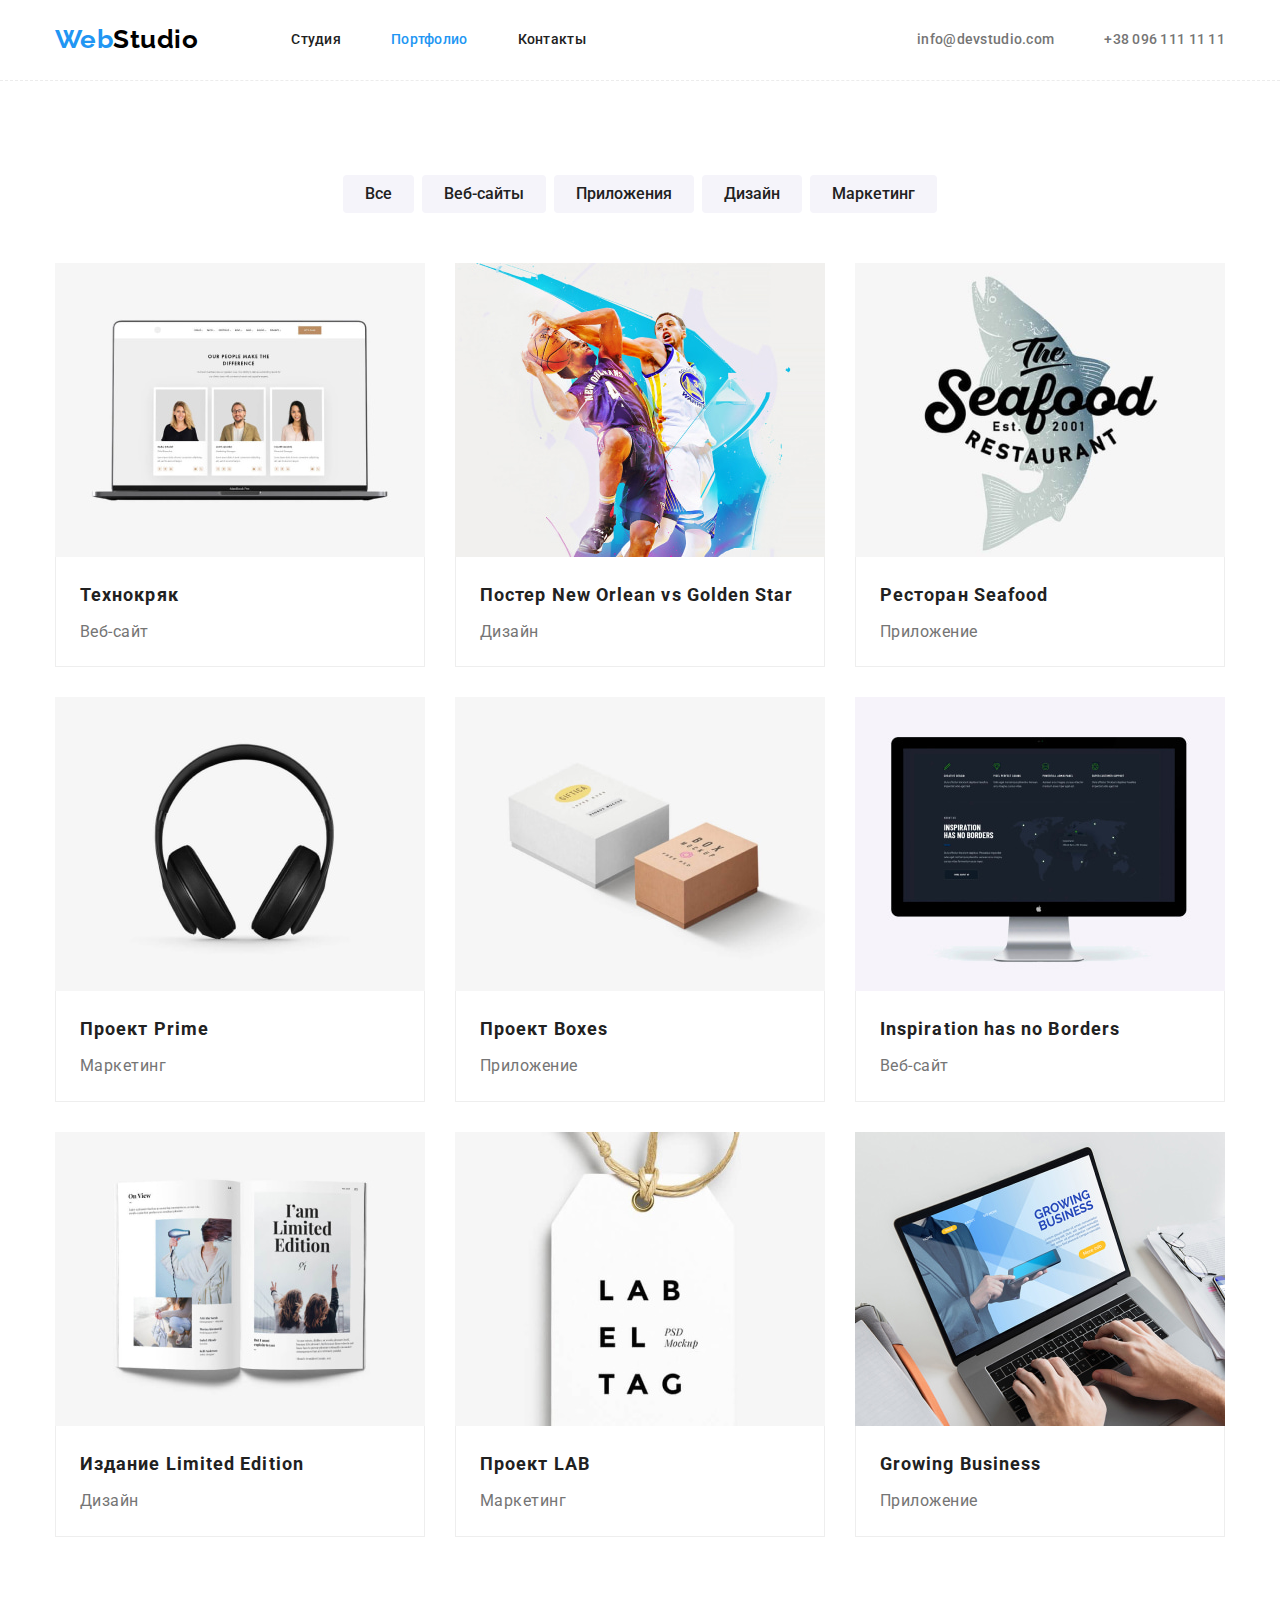
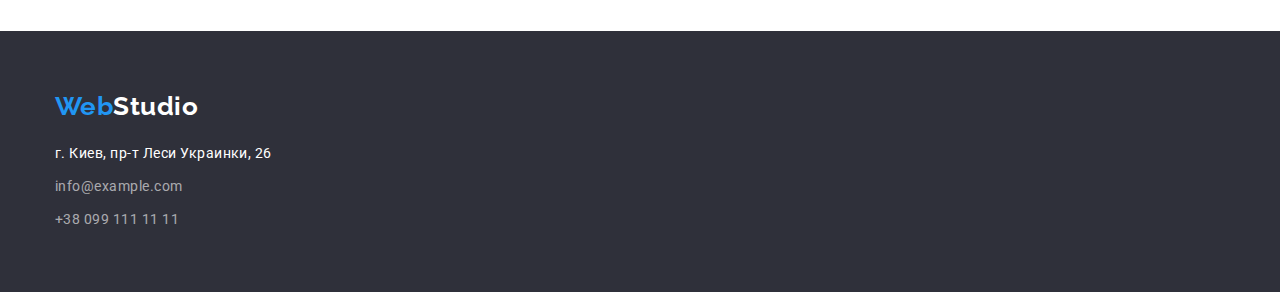
==== portfolio.html @ 063bf659 "Initial commit" ====
<!DOCTYPE html>
<html lang="ru">

<head>
    <meta charset="UTF-8">
    <meta http-equiv="X-UA-Compatible" content="IE=edge">
    <meta name="viewport" content="width=device-width, initial-scale=1.0">
    <title>Home work</title>
    <link rel="preconnect" href="https://fonts.googleapis.com">
    <link rel="preconnect" href="https://fonts.gstatic.com" crossorigin>
    <link href="https://fonts.googleapis.com/css2?family=Raleway:wght@700&family=Roboto:wght@400;500;700;900&display=swap"
        rel="stylesheet">
    <link rel="stylesheet" href="https://cdn.jsdelivr.net/npm/modern-normalize@1.1.0/modern-normalize.min.css">
        
    <link rel="stylesheet" href="./css/styles.css">
</head>

<body>
    <header class="header">
        <div class="container header-container">
            <a class="logo link" href="./index.html">Web<span class="logo-primary">Studio</span></a>
            <nav>
                <ul class="nav-list list">
                    <li class="nav-item"><a class="nav-link link" href="./index.html">Студия</a></li>
                    <li class="nav-item"><a class="nav-link current link" href="./portfolio.html">Портфолио</a></li>
                    <li class="nav-item"><a class="nav-link link" href="">Контакты</a></li>
                </ul>
            </nav>
            <ul class="header-contact-list list">
                <li class="header-contact-item"><a class="header-contact link"
                        href="mailto:info@devstudio.com">info@devstudio.com</a></li>
                <li class="header-contact-item"><a class="header-contact link" href="tel:+380961111111">+38 096 111 11
                        11</a></li>
            </ul>
        </div>
    </header>
    <main>
        <section class="section">
            <div class="container">
                <h1 class="visually-hidden">Портфолио</h1>
                <ul class="filter-list list">
                    <li class="filter-list-item"><button class="filter-item" type="button">Все</button></li>
                    <li class="filter-list-item"><button class="filter-item" type="button">Веб-сайты</button></li>
                    <li class="filter-list-item"><button class="filter-item" type="button">Приложения</button></li>
                    <li class="filter-list-item"><button class="filter-item" type="button">Дизайн</button></li>
                    <li class="filter-list-item"><button class="filter-item" type="button">Маркетинг</button></li>
                </ul>
                <ul class="works-list list">
                    <li class="works-item">
                        <a class="link" href="">
                            <img src="./images/project-img-1.jpg" alt="Ноутбук" width="370">
                            <div class="card-wrapper">
                                <h2 class="card-title">Технокряк</h2>
                                <p class="card-description">Веб-сайт</p>
                            </div>
                        </a>
                
                    </li>
                    <li class="works-item">
                        <a class="link" href="">
                            <img src="./images/project-img-2.jpg" alt="Постер" width="370">
                            <div class="card-wrapper">
                                <h2 class="card-title">Постер New Orlean vs Golden Star</h2>
                                <p class="card-description">Дизайн</p>
                            </div>
                        </a>
                    </li>
                    <li class="works-item">
                        <a class="link" href="">
                            <img src="./images/project-img-3.jpg" alt="Логотип ресторана" width="370">
                            <div class="card-wrapper">
                                <h2 class="card-title">Ресторан Seafood</h2>
                                <p class="card-description">Приложение</p>
                            </div>
                        </a>
                    </li>
                    <li class="works-item">
                        <a class="link" href="">
                            <img class="works-img" src="./images/project-img-4.jpg" alt="Наушники" width="370">
                            <div class="card-wrapper">
                                <h2 class="card-title">Проект Prime</h2>
                                <p class="card-description">Маркетинг</p>
                            </div>
                        </a>
                
                    </li>
                    <li class="works-item">
                        <a class="link" href="">
                            <img src="./images/project-img-5.jpg" alt="Коробки" width="370">
                            <div class="card-wrapper">
                                <h2 class="card-title">Проект Boxes</h2>
                                <p class="card-description">Приложение</p>
                            </div>
                        </a>
                
                    </li>
                    <li class="works-item">
                        <a class="link" href="">
                            <img src="./images/project-img-6.jpg" alt="Монитор" width="370">
                            <div class="card-wrapper">
                                <h2 class="card-title">Inspiration has no Borders</h2>
                                <p class="card-description">Веб-сайт</p>
                            </div>
                        </a>
                    </li>
                    <li class="works-item">
                        <a class="link" href="">
                            <img src="./images/project-img-7.jpg" alt="Журнал" width="370">
                            <div class="card-wrapper">
                                <h2 class="card-title">Издание Limited Edition</h2>
                                <p class="card-description">Дизайн</p>
                            </div>
                        </a>
                    </li>
                    <li class="works-item">
                        <a class="link" href="">
                            <img src="./images/project-img-8.jpg" alt="Ярлык" width="370">
                            <div class="card-wrapper">
                                <h2 class="card-title">Проект LAB</h2>
                                <p class="card-description">Маркетинг</p>
                            </div>
                        </a>
                    </li>
                    <li class="works-item">
                        <a class="link" href="">
                            <img src="./images/project-img-9.jpg" alt="Работа за ноутбуком" width="370">
                            <div class="card-wrapper">
                                <h2 class="card-title">Growing Business</h2>
                                <p class="card-description">Приложение</p>
                            </div>
                        </a>
                    </li>
                </ul>
            </div>
        </section>
    </main>
    <footer class="footer">
        <div class="container">
            <a class="footer-logo link" href="/">Web<span class="logo-secondary">Studio</span></a>
            <address>
                <ul class="list">
                    <li class="footer-contact-item"><a class="adress-link link"
                            href="https://www.google.com.ua/maps/place/%D0%B1%D1%83%D0%BB.+%D0%9B%D0%B5%D1%81%D0%B8+%D0%A3%D0%BA%D1%80%D0%B0%D0%B8%D0%BD%D0%BA%D0%B8,+26,+%D0%9A%D0%B8%D0%B5%D0%B2,+02000/@50.4265841,30.5361971,17z/data=!3m1!4b1!4m5!3m4!1s0x40d4cf0e033ecbe9:0x57a4dffefec77da0!8m2!3d50.4265807!4d30.5383858?hl=ru">г.
                            Киев, пр-т Леси Украинки, 26</a></li>
                    <li class="footer-contact-item"><a class="footer-contact link"
                            href="mailto:info@example.com">info@example.com</a></li>
                    <li class="footer-contact-item"><a class="footer-contact link" href="tel:+380991111111">+38 099 111 11
                            11</a></li>
                </ul>
            </address>
        </div>
    </footer>

</body>

</html>
---- css/styles.css ----
:root {
  --main-bg-color: #ffffff;
  --secondary-bg-color: #2f303a;
  --accent-bg-color: #f5f4fa;
  --main-txt-color: #757575;
  --title-txt-color: #212121;
  --accent-color: #2196f3;
  --secondary-accent-color: #188ce8;
  --accent-black-color: #000000;
  --border-accent-color: #eeeeee;
}

body {
  background-color: var(--main-bg-color);
  color: var(--main-txt-color);
  font-family: Roboto, sans-serif;
  letter-spacing: 0.03em;
}

h1,
h2,
h3,
h4,
h5,
h6,
p {
  margin-top: 0;
  margin-bottom: 0;
}

img {
  display: block;
  max-width: 100%;
  height: auto;
}

.list {
  list-style: none;
  margin-top: 0;
  margin-bottom: 0;
  padding-left: 0;
}

.link {
  text-decoration: none;
}

.section {
  padding-top: 94px;
  padding-bottom: 94px;
}

.container {
  width: 1200px;
  padding-left: 15px;
  padding-right: 15px;
  margin-right: auto;
  margin-left: auto;
}

.header {
  padding-top: 24px;
  padding-bottom: 25px;
  border-bottom-width: 1px;
  border-bottom-style: dashed;
  border-bottom-color: #ececec;
}

.header-container {
  display: flex;
  align-items: center;
}

.logo {
  margin-right: 93px;
  color: var(--accent-color);
  font-family: Raleway;
  font-weight: 700;
  font-size: 26px;
  line-height: 1.19;
}

.logo-primary {
  color: var(--accent-black-color);
}

.logo-secondary {
  color: var(--main-bg-color);
}

.nav-list {
  display: flex;
  align-items: center;
}

.nav-item {
  margin-right: 50px;
}

.nav-item:last-child {
  margin: 0;
}

.nav-link {
  color: var(--title-txt-color);
  font-weight: 500;
  font-size: 14px;
  line-height: 1.14;
  letter-spacing: 0.02em;
}

.nav-link:hover,
.nav-link:focus {
  color: var(--accent-color);
}

.nav-link.current {
  color: var(--accent-color);
}

.header-contact-list {
  display: flex;
  align-items: center;
  margin-left: auto;
}

.header-contact-item {
  margin-right: 50px;
}

.header-contact-item:last-child {
  margin-right: 0;
}

.header-contact {
  color: currentColor;
  font-weight: 500;
  font-size: 14px;
  line-height: 1.14;
  letter-spacing: 0.02em;
}

.header-contact:hover,
.header-contact:focus {
  color: var(--accent-color);
}

.hero {
  padding-top: 200px;
  padding-bottom: 200px;
  background-color: var(--secondary-bg-color);
  text-align: center;
}

.hero-title {
  width: 696px;
  margin-left: auto;
  margin-right: auto;
  margin-bottom: 30px;
  color: var(--main-bg-color);
  font-weight: 900;
  font-size: 44px;
  line-height: 1.36;
  text-align: center;
  letter-spacing: 0.06em;
  text-transform: uppercase;
}

.service-btn {
  padding: 10px 32px;
  border: 0;
  border-radius: 4px;
  min-width: 200px;
  background-color: var(--accent-color);
  color: var(--main-bg-color);
  font-family: inherit;
  font-weight: 700;
  font-size: 16px;
  line-height: 1.87;
  letter-spacing: 0.06em;
  cursor: pointer;
}

.service-btn:hover,
.service-btn:focus {
  background-color: var(--secondary-accent-color);
}

.visually-hidden {
  position: absolute;
  width: 1px;
  height: 1px;
  margin: -1px;
  border: 0;
  padding: 0;
  white-space: nowrap;
  clip-path: inset(100%);
  clip: rect(0 0 0 0);
  overflow: hidden;
}

.features-list {
  display: flex;
}

.features-item {
  margin-right: 30px;
}

.features-item:last-child {
  margin-right: 0;
}

.features-title {
  margin-bottom: 10px;
  color: var(--title-txt-color);
  font-weight: 700;
  font-size: 14px;
  line-height: 1.14;
  text-transform: uppercase;
}

.features-text {
  font-size: 14px;
  line-height: 1.71;
}

.services {
  padding-top: 0;
}

.services-title,
.team-title {
  margin-bottom: 50px;
  color: var(--title-txt-color);
  font-weight: 700;
  font-size: 36px;
  line-height: 1.16;
  text-align: center;
}

.services-list {
  display: flex;
}

.services-item {
  margin-right: 30px;
}

.services-item:last-child {
  margin-right: 0;
}

.team {
  background-color: var(--accent-bg-color);
}

.team-list {
  display: flex;
}
.team-item {
  margin-right: 30px;
  text-align: center;
}

.team-item:last-child {
  margin-right: 0;
}

.team-wrapper {
  padding-top: 30px;
  padding-bottom: 30px;
}

.team-subtitle {
  margin-bottom: 10px;
  color: var(--title-txt-color);
  font-weight: 500;
  font-size: 16px;
  line-height: 1.19;
}

.team-text {
  font-size: 16px;
  line-height: 1.19;
}

.footer {
  padding-top: 60px;
  padding-bottom: 60px;
  background-color: var(--secondary-bg-color);
}

.footer-logo {
  display: block;
  margin-bottom: 20px;
  color: var(--accent-color);
  font-family: Raleway;
  font-weight: 700;
  font-size: 26px;
  line-height: 1.19;
}

.footer-contact-item {
  margin-bottom: 9px;
}

.footer-contact-item:last-child {
  margin-bottom: 0;
}

.adress-link {
  color: #ffffff;
  font-style: normal;
  font-size: 14px;
  line-height: 1.71;
}

.adress-link:hover,
.adress-link:focus {
  color: var(--accent-color);
}

.footer-contact {
  color: rgba(255, 255, 255, 0.6);
  font-style: normal;
  font-size: 14px;
  line-height: 1.71;
}

.footer-contact:hover,
.footer-contact:focus {
  color: var(--accent-color);
}

/* Портфолио */

.filter-list {
  display: flex;
  margin-bottom: 50px;
  justify-content: center;
}

.filter-item {
  padding: 6px 22px;
  border: 0;
  border-radius: 4px;
  background-color: var(--accent-bg-color);
  color: var(--title-txt-color);
  font-family: inherit;
  font-weight: 500;
  font-size: 16px;
  line-height: 1.6;
  text-align: center;
  cursor: pointer;
}

.filter-list-item {
  margin-right: 8px;
}
.filter-list-item:last-child {
  margin-right: 0;
}

.filter-item:hover,
.filter-item:focus {
  background-color: var(--accent-color);
  color: var(--main-bg-color);
}

.works-list {
  display: flex;
  flex-wrap: wrap;
  margin-right: -30px;
  margin-bottom: -30px;
}
.works-item {
  flex-basis: calc((100% - 90px) / 3);
  margin-right: 30px;
  margin-bottom: 30px;
}

.card-wrapper {
  padding: 20px 24px;
  border-right-width: 1px;
  border-right-style: solid;
  border-right-color: var(--border-accent-color);
  border-bottom-width: 1px;
  border-bottom-style: solid;
  border-bottom-color: var(--border-accent-color);
  border-left-width: 1px;
  border-left-style: solid;
  border-left-color: var(--border-accent-color);
}

.card-title {
  margin-bottom: 4px;
  color: var(--title-txt-color);
  font-weight: 700;
  font-size: 18px;
  line-height: 2;
  letter-spacing: 0.06em;
}

.card-description {
  color: var(--main-txt-color);
  font-size: 16px;
  line-height: 1.87;
}
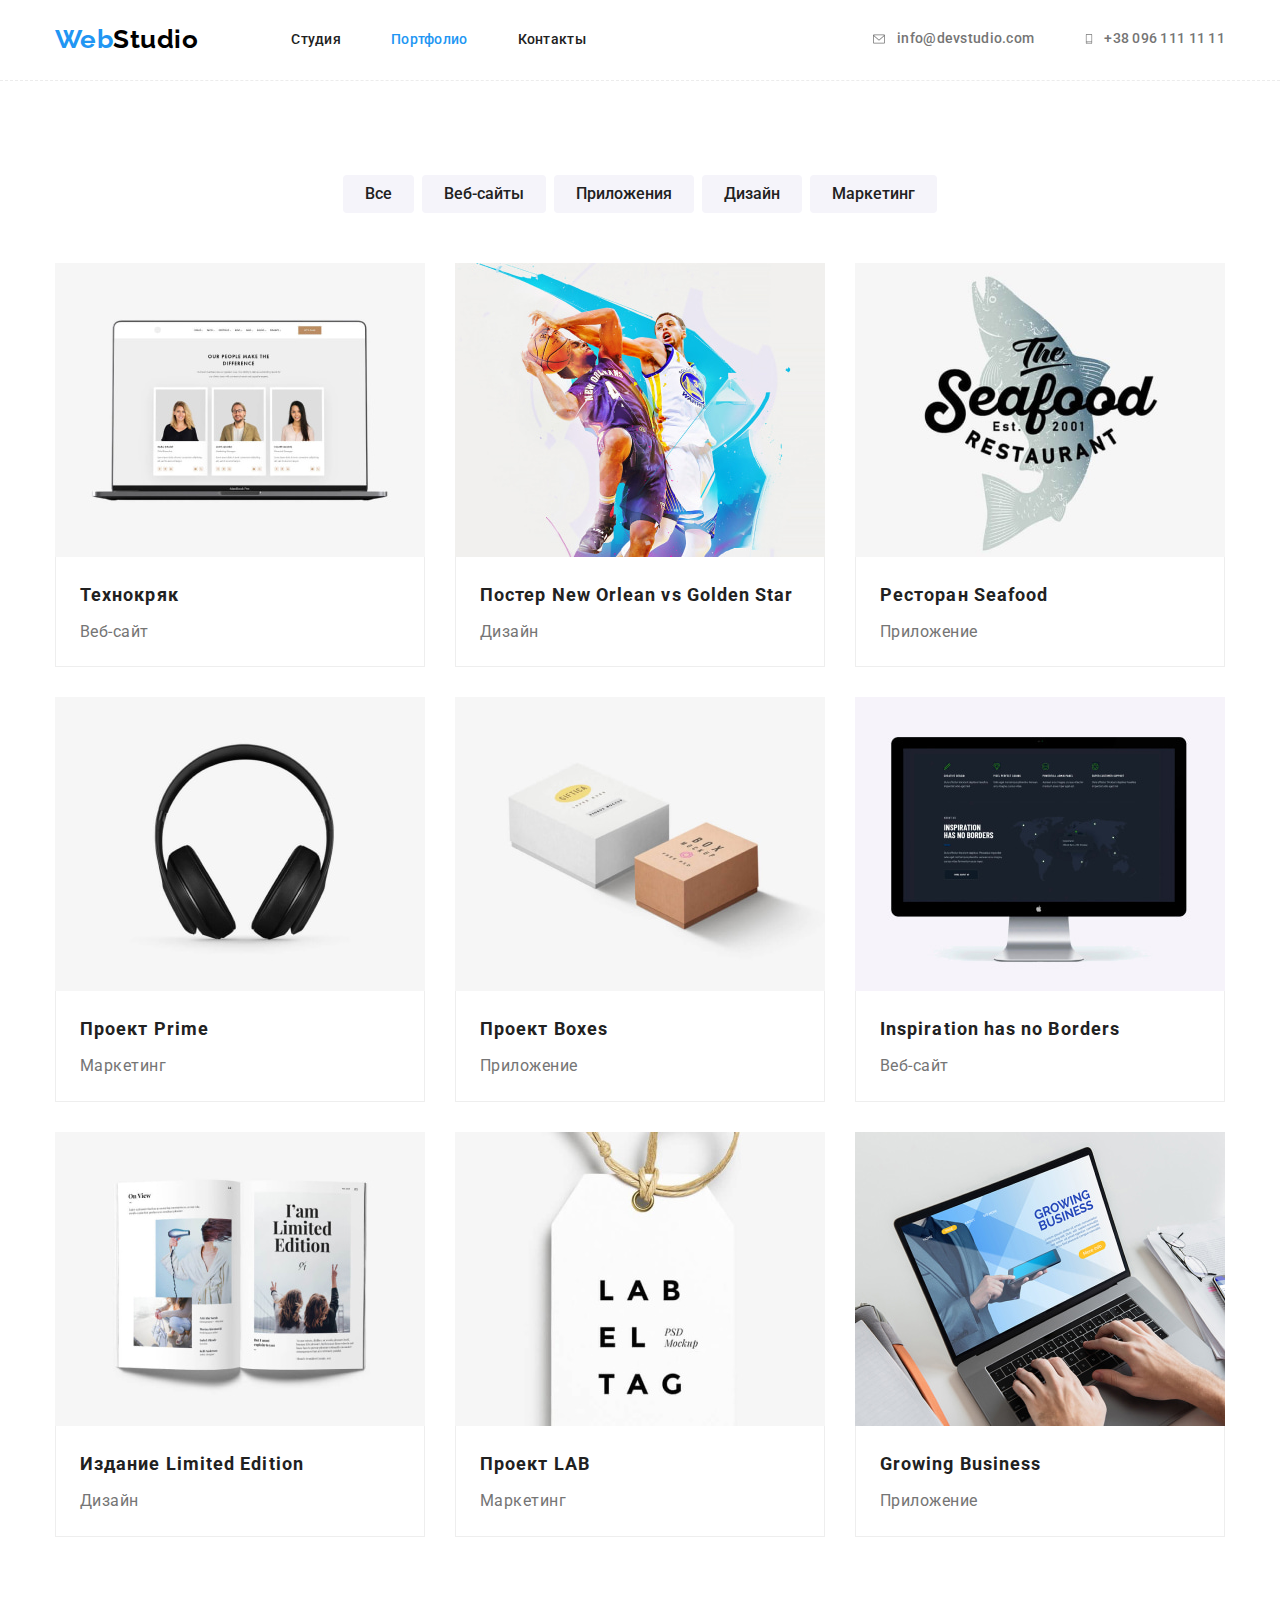
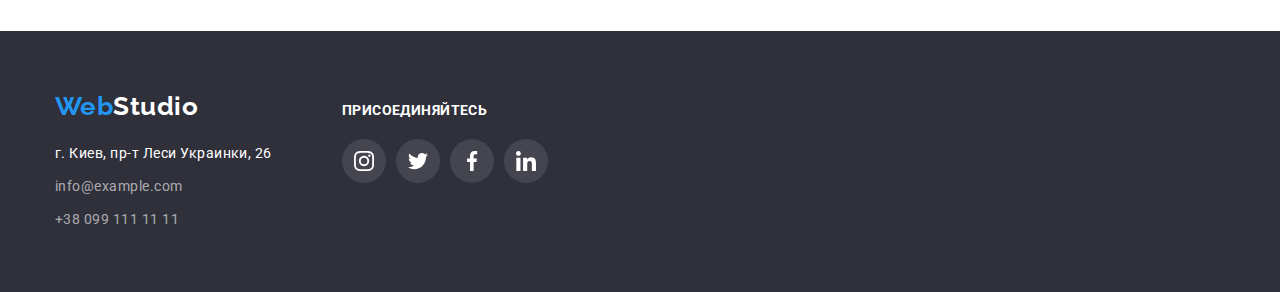
==== commit 7182e36c: "Добавляет декоративные элементы и эффекты" ====
--- a/portfolio.html
+++ b/portfolio.html
@@ -27,10 +27,22 @@
                 </ul>
             </nav>
             <ul class="header-contact-list list">
-                <li class="header-contact-item"><a class="header-contact link"
-                        href="mailto:info@devstudio.com">info@devstudio.com</a></li>
-                <li class="header-contact-item"><a class="header-contact link" href="tel:+380961111111">+38 096 111 11
-                        11</a></li>
+                <li class="header-contact-item">
+                    <a class="header-contact link" href="mailto:info@devstudio.com">
+                        <svg class="mail-icon" width="16" height="12">
+                            <use href="./images/icons.svg#icon-mail"></use>
+                        </svg>
+                        info@devstudio.com
+                    </a>
+                </li>
+                <li class="header-contact-item">
+                    <a class="header-contact link" href="tel:+380961111111">
+                        <svg class="smartphone-icon" width="10" height="16">
+                            <use href="./images/icons.svg#icon-smartphone"></use>
+                        </svg>
+                        +38 096 111 11 11
+                    </a>
+                </li>
             </ul>
         </div>
     </header>
@@ -135,19 +147,58 @@
         </section>
     </main>
     <footer class="footer">
-        <div class="container">
-            <a class="footer-logo link" href="/">Web<span class="logo-secondary">Studio</span></a>
-            <address>
-                <ul class="list">
-                    <li class="footer-contact-item"><a class="adress-link link"
-                            href="https://www.google.com.ua/maps/place/%D0%B1%D1%83%D0%BB.+%D0%9B%D0%B5%D1%81%D0%B8+%D0%A3%D0%BA%D1%80%D0%B0%D0%B8%D0%BD%D0%BA%D0%B8,+26,+%D0%9A%D0%B8%D0%B5%D0%B2,+02000/@50.4265841,30.5361971,17z/data=!3m1!4b1!4m5!3m4!1s0x40d4cf0e033ecbe9:0x57a4dffefec77da0!8m2!3d50.4265807!4d30.5383858?hl=ru">г.
-                            Киев, пр-т Леси Украинки, 26</a></li>
-                    <li class="footer-contact-item"><a class="footer-contact link"
-                            href="mailto:info@example.com">info@example.com</a></li>
-                    <li class="footer-contact-item"><a class="footer-contact link" href="tel:+380991111111">+38 099 111 11
-                            11</a></li>
-                </ul>
-            </address>
+        <div class="footer-adress container">
+            <div>
+                <a class="footer-logo link" href="/">Web<span class="logo-secondary">Studio</span></a>
+                <address>
+                    <ul class="list">
+                        <li class="footer-contact-item"><a class="adress-link link"
+                                href="https://www.google.com.ua/maps/place/%D0%B1%D1%83%D0%BB.+%D0%9B%D0%B5%D1%81%D0%B8+%D0%A3%D0%BA%D1%80%D0%B0%D0%B8%D0%BD%D0%BA%D0%B8,+26,+%D0%9A%D0%B8%D0%B5%D0%B2,+02000/@50.4265841,30.5361971,17z/data=!3m1!4b1!4m5!3m4!1s0x40d4cf0e033ecbe9:0x57a4dffefec77da0!8m2!3d50.4265807!4d30.5383858?hl=ru">г.
+                                Киев, пр-т Леси Украинки, 26</a></li>
+                        <li class="footer-contact-item"><a class="footer-contact link"
+                                href="mailto:info@example.com">info@example.com</a></li>
+                        <li class="footer-contact-item"><a class="footer-contact link" href="tel:+380991111111">+38 099 111
+                                11 11</a>
+                        </li>
+                    </ul>
+                </address>
+            </div>
+            <div class="footer-socials">
+                <address>
+                    <p class="footer-text">присоединяйтесь</p>
+                    <ul class="footer-socials-list list">
+                        <li class="footer-socials-item">
+                            <a class="footer-socials-link" href="">
+                                <svg class="footer-socials-icon" width="20" height="20">
+                                    <use href="./images/icons.svg#icon-instagram"></use>
+                                </svg>
+                            </a>
+                        </li>
+                        <li class="footer-socials-item">
+                            <a class="footer-socials-link" href="">
+                                <svg class="footer-socials-icon" width="20" height="20">
+                                    <use href="./images/icons.svg#icon-twitter"></use>
+                                </svg>
+                            </a>
+                        </li>
+                        <li class="footer-socials-item">
+                            <a class="footer-socials-link" href="">
+                                <svg class="footer-socials-icon" width="20" height="20">
+                                    <use href="./images/icons.svg#icon-facebook"></use>
+                                </svg>
+                            </a>
+                        </li>
+                        <li class="footer-socials-item">
+                            <a class="footer-socials-link" href="">
+                                <svg class="footer-socials-icon" width="20" height="20">
+                                    <use href="./images/icons.svg#icon-linkedin"></use>
+                                </svg>
+                            </a>
+                        </li>
+                    </ul>
+                </address>
+            </div>
+    
         </div>
     </footer>
 
--- a/css/styles.css
+++ b/css/styles.css
@@ -8,6 +8,8 @@
   --secondary-accent-color: #188ce8;
   --accent-black-color: #000000;
   --border-accent-color: #eeeeee;
+  --accent-link-color: #afb1b8;
+  --bg-link-color: #44454e;
 }
 
 body {
@@ -133,6 +135,8 @@
 }
 
 .header-contact {
+  display: flex;
+  align-items: center;
   color: currentColor;
   font-weight: 500;
   font-size: 14px;
@@ -145,11 +149,32 @@
   color: var(--accent-color);
 }
 
+.mail-icon {
+  margin-right: 10px;
+  fill: currentColor;
+}
+
+.smartphone-icon {
+  margin-right: 10px;
+  fill: currentColor;
+}
+
 .hero {
+  height: 600px;
+  max-width: 1600px;
+  margin-left: auto;
+  margin-right: auto;
   padding-top: 200px;
   padding-bottom: 200px;
+  text-align: center;
   background-color: var(--secondary-bg-color);
-  text-align: center;
+  background-image: linear-gradient(
+      rgba(47, 48, 58, 0.4),
+      rgba(47, 48, 58, 0.4)
+    ),
+    url(../images/main-bg-img.jpg);
+  background-repeat: no-repeat;
+  background-size: cover;
 }
 
 .hero-title {
@@ -211,6 +236,14 @@
   margin-right: 0;
 }
 
+.features-icon {
+  width: 270px;
+  height: 120px;
+  background-color: var(--accent-bg-color);
+  padding: 25px 100px;
+  margin-bottom: 30px;
+}
+
 .features-title {
   margin-bottom: 10px;
   color: var(--title-txt-color);
@@ -230,7 +263,8 @@
 }
 
 .services-title,
-.team-title {
+.team-title,
+.clients-title {
   margin-bottom: 50px;
   color: var(--title-txt-color);
   font-weight: 700;
@@ -261,6 +295,9 @@
 .team-item {
   margin-right: 30px;
   text-align: center;
+  box-shadow: 0px 1px 3px rgba(0, 0, 0, 0.12), 0px 1px 1px rgba(0, 0, 0, 0.14),
+    0px 2px 1px rgba(0, 0, 0, 0.2);
+  border-radius: 0px 0px 4px 4px;
 }
 
 .team-item:last-child {
@@ -270,6 +307,7 @@
 .team-wrapper {
   padding-top: 30px;
   padding-bottom: 30px;
+  background-color: var(--main-bg-color);
 }
 
 .team-subtitle {
@@ -283,6 +321,67 @@
 .team-text {
   font-size: 16px;
   line-height: 1.19;
+  margin-bottom: 16px;
+}
+
+.socials-list {
+  display: flex;
+  justify-content: center;
+}
+
+.socials-item {
+  margin-right: 10px;
+}
+
+.socials-link {
+  display: block;
+  padding: 12px 12px;
+  width: 44px;
+  height: 44px;
+  border-radius: 50%;
+  color: var(--accent-link-color);
+}
+
+.socials-link:hover,
+.socials-link:focus {
+  background-color: var(--accent-color);
+  color: var(--main-bg-color);
+}
+
+.socials-icon {
+  fill: currentColor;
+}
+
+.clients-list {
+  display: flex;
+}
+
+.clients-item {
+  margin-right: 30px;
+}
+
+.clients-item:last-child {
+  margin-right: 0;
+}
+
+.clients-link {
+  display: block;
+  width: 170px;
+  height: 92px;
+  color: var(--accent-link-color);
+  border: 1px solid var(--accent-link-color);
+  border-radius: 4px;
+  padding: 16px 32px;
+}
+
+.clients-link:hover,
+.clients-link:focus {
+  color: var(--accent-color);
+  border: 1px solid var(--accent-color);
+}
+
+.clients-icon {
+  fill: currentColor;
 }
 
 .footer {
@@ -291,6 +390,11 @@
   background-color: var(--secondary-bg-color);
 }
 
+.footer-adress {
+  display: flex;
+  align-items: baseline;
+}
+
 .footer-logo {
   display: block;
   margin-bottom: 20px;
@@ -333,12 +437,64 @@
   color: var(--accent-color);
 }
 
+.footer-socials {
+  margin-left: 70px;
+}
+
+.footer-text {
+  font-style: normal;
+  font-weight: 700;
+  font-size: 14px;
+  line-height: 1.14;
+  letter-spacing: 0.03em;
+  text-transform: uppercase;
+  color: var(--main-bg-color);
+  margin-bottom: 20px;
+}
+
+.footer-socials-list {
+  display: flex;
+}
+
+.footer-socials-item {
+  margin-right: 10px;
+}
+
+.footer-socials-item:last-child {
+  margin-right: 0;
+}
+
+.footer-socials-link {
+  display: block;
+  width: 44px;
+  height: 44px;
+  padding: 12px;
+  background-color: var(--bg-link-color);
+  border-radius: 50%;
+}
+
+.footer-socials-link:hover,
+.footer-socials-link:focus {
+  background-color: var(--accent-color);
+}
+
+.footer-socials-icon {
+  fill: var(--main-bg-color);
+}
+
 /* Портфолио */
 
 .filter-list {
   display: flex;
   margin-bottom: 50px;
   justify-content: center;
+}
+
+.filter-list-item {
+  margin-right: 8px;
+}
+.filter-list-item:last-child {
+  margin-right: 0;
 }
 
 .filter-item {
@@ -355,17 +511,12 @@
   cursor: pointer;
 }
 
-.filter-list-item {
-  margin-right: 8px;
-}
-.filter-list-item:last-child {
-  margin-right: 0;
-}
-
 .filter-item:hover,
 .filter-item:focus {
   background-color: var(--accent-color);
   color: var(--main-bg-color);
+  box-shadow: 0px 3px 1px rgba(0, 0, 0, 0.1), 0px 1px 2px rgba(0, 0, 0, 0.08),
+    0px 2px 2px rgba(0, 0, 0, 0.12);
 }
 
 .works-list {
@@ -378,6 +529,11 @@
   flex-basis: calc((100% - 90px) / 3);
   margin-right: 30px;
   margin-bottom: 30px;
+}
+
+.works-item:hover {
+  box-shadow: 0px 1px 1px rgba(0, 0, 0, 0.12), 0px 4px 4px rgba(0, 0, 0, 0.06),
+    1px 4px 6px rgba(0, 0, 0, 0.16);
 }
 
 .card-wrapper {
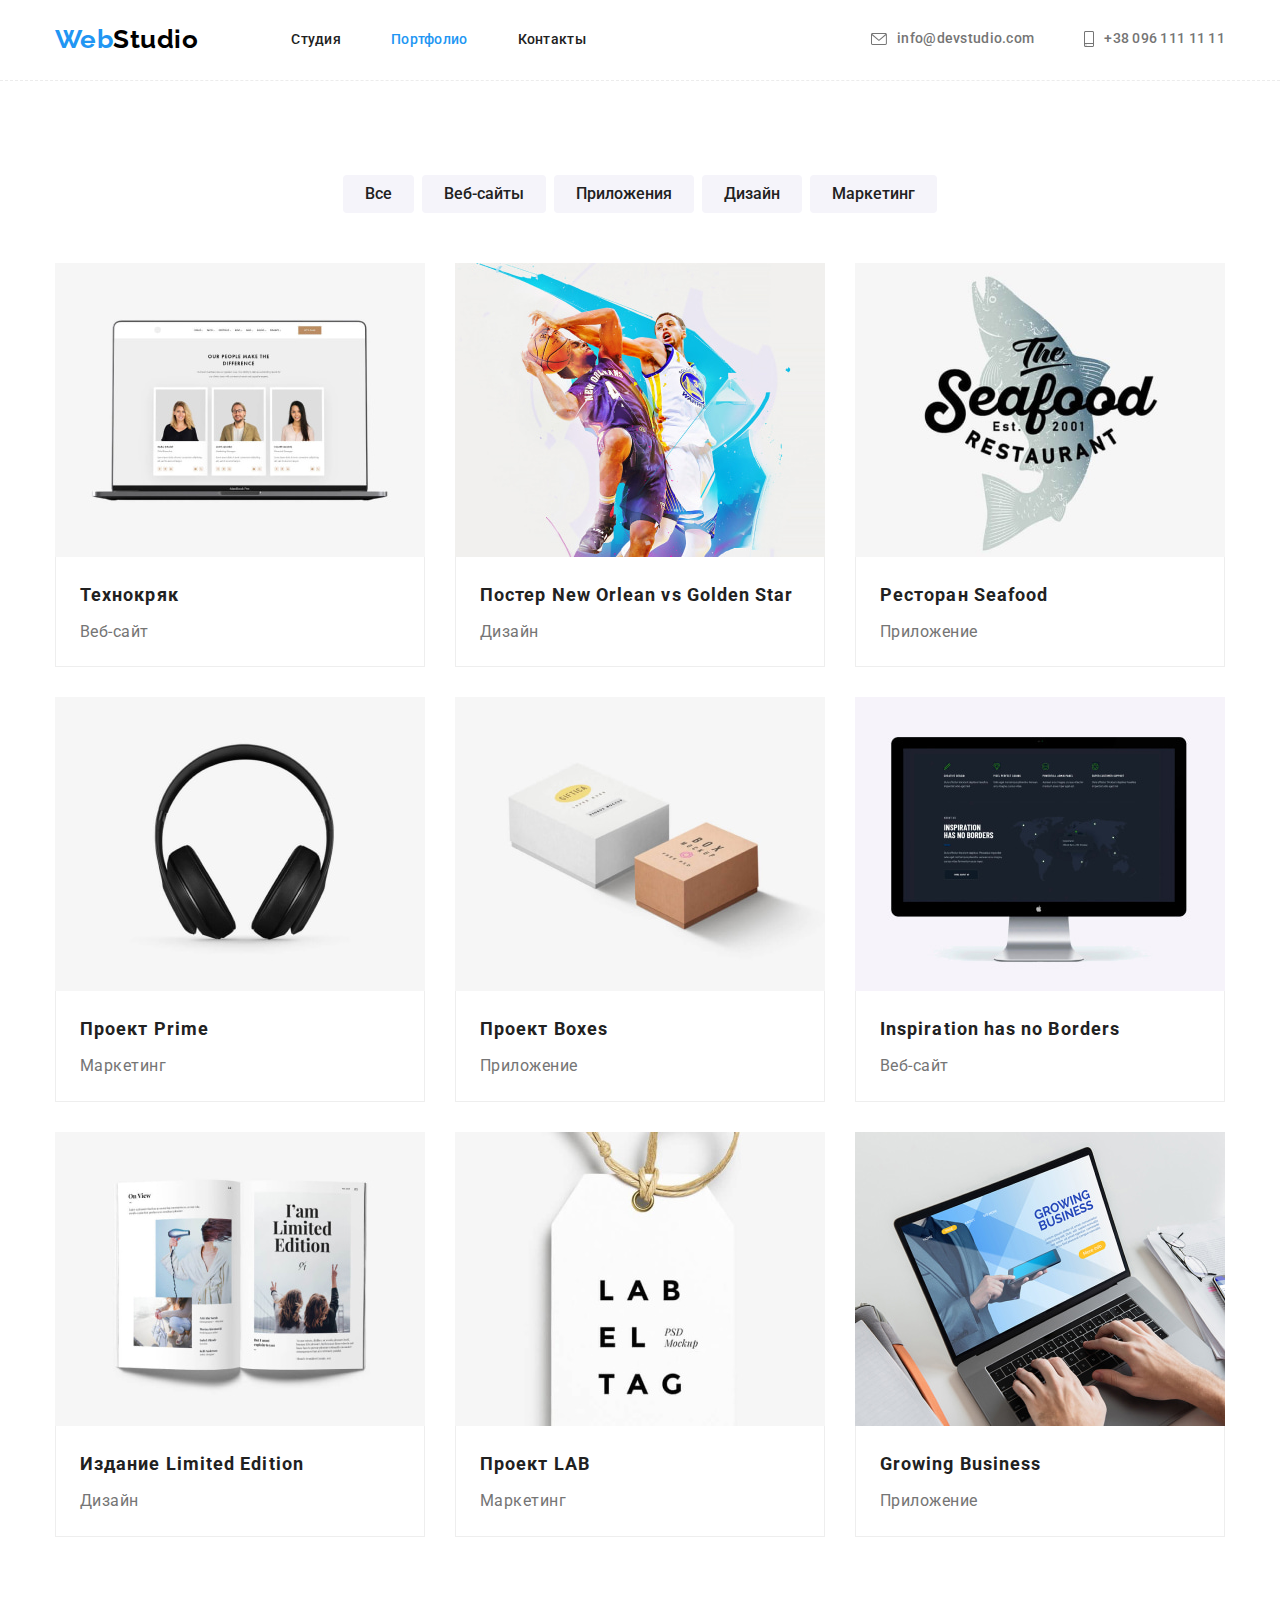
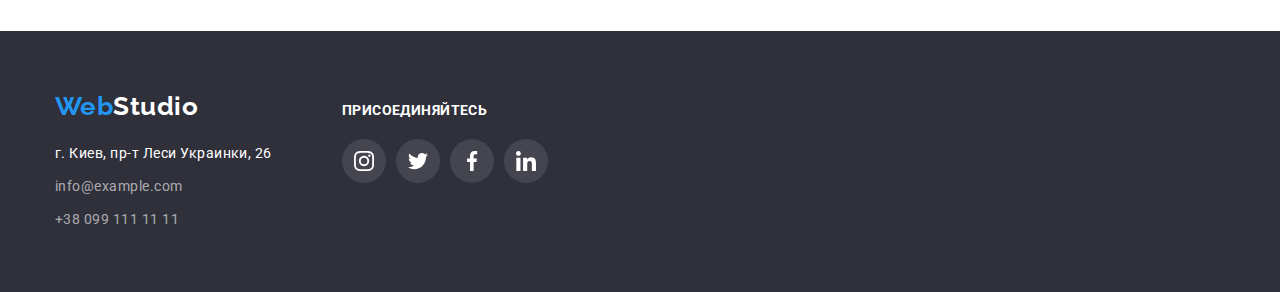
==== commit 50045b96: "Исправляет ошибки стилизации" ====
--- a/portfolio.html
+++ b/portfolio.html
@@ -59,7 +59,7 @@
                 </ul>
                 <ul class="works-list list">
                     <li class="works-item">
-                        <a class="link" href="">
+                        <a class="works-link link" href="">
                             <img src="./images/project-img-1.jpg" alt="Ноутбук" width="370">
                             <div class="card-wrapper">
                                 <h2 class="card-title">Технокряк</h2>
@@ -69,7 +69,7 @@
                 
                     </li>
                     <li class="works-item">
-                        <a class="link" href="">
+                        <a class="works-link link" href="">
                             <img src="./images/project-img-2.jpg" alt="Постер" width="370">
                             <div class="card-wrapper">
                                 <h2 class="card-title">Постер New Orlean vs Golden Star</h2>
@@ -78,7 +78,7 @@
                         </a>
                     </li>
                     <li class="works-item">
-                        <a class="link" href="">
+                        <a class="works-link link" href="">
                             <img src="./images/project-img-3.jpg" alt="Логотип ресторана" width="370">
                             <div class="card-wrapper">
                                 <h2 class="card-title">Ресторан Seafood</h2>
@@ -87,7 +87,7 @@
                         </a>
                     </li>
                     <li class="works-item">
-                        <a class="link" href="">
+                        <a class="works-link link" href="">
                             <img class="works-img" src="./images/project-img-4.jpg" alt="Наушники" width="370">
                             <div class="card-wrapper">
                                 <h2 class="card-title">Проект Prime</h2>
@@ -97,7 +97,7 @@
                 
                     </li>
                     <li class="works-item">
-                        <a class="link" href="">
+                        <a class="works-link link" href="">
                             <img src="./images/project-img-5.jpg" alt="Коробки" width="370">
                             <div class="card-wrapper">
                                 <h2 class="card-title">Проект Boxes</h2>
@@ -107,7 +107,7 @@
                 
                     </li>
                     <li class="works-item">
-                        <a class="link" href="">
+                        <a class="works-link link" href="">
                             <img src="./images/project-img-6.jpg" alt="Монитор" width="370">
                             <div class="card-wrapper">
                                 <h2 class="card-title">Inspiration has no Borders</h2>
@@ -116,7 +116,7 @@
                         </a>
                     </li>
                     <li class="works-item">
-                        <a class="link" href="">
+                        <a class="works-link link" href="">
                             <img src="./images/project-img-7.jpg" alt="Журнал" width="370">
                             <div class="card-wrapper">
                                 <h2 class="card-title">Издание Limited Edition</h2>
@@ -125,7 +125,7 @@
                         </a>
                     </li>
                     <li class="works-item">
-                        <a class="link" href="">
+                        <a class="works-link link" href="">
                             <img src="./images/project-img-8.jpg" alt="Ярлык" width="370">
                             <div class="card-wrapper">
                                 <h2 class="card-title">Проект LAB</h2>
@@ -134,7 +134,7 @@
                         </a>
                     </li>
                     <li class="works-item">
-                        <a class="link" href="">
+                        <a class="works-link link" href="">
                             <img src="./images/project-img-9.jpg" alt="Работа за ноутбуком" width="370">
                             <div class="card-wrapper">
                                 <h2 class="card-title">Growing Business</h2>
--- a/css/styles.css
+++ b/css/styles.css
@@ -173,6 +173,7 @@
       rgba(47, 48, 58, 0.4)
     ),
     url(../images/main-bg-img.jpg);
+  background-position: center;
   background-repeat: no-repeat;
   background-size: cover;
 }
@@ -237,11 +238,14 @@
 }
 
 .features-icon {
+  display: flex;
+  justify-content: center;
+  align-items: center;
   width: 270px;
   height: 120px;
+  margin-bottom: 30px;
+  border-radius: 4px;
   background-color: var(--accent-bg-color);
-  padding: 25px 100px;
-  margin-bottom: 30px;
 }
 
 .features-title {
@@ -333,9 +337,14 @@
   margin-right: 10px;
 }
 
+.socials-item:last-child {
+  margin-right: 0;
+}
+
 .socials-link {
-  display: block;
-  padding: 12px 12px;
+  display: flex;
+  justify-content: center;
+  align-items: center;
   width: 44px;
   height: 44px;
   border-radius: 50%;
@@ -365,13 +374,14 @@
 }
 
 .clients-link {
-  display: block;
+  display: flex;
+  justify-content: center;
+  align-items: center;
   width: 170px;
   height: 92px;
   color: var(--accent-link-color);
   border: 1px solid var(--accent-link-color);
   border-radius: 4px;
-  padding: 16px 32px;
 }
 
 .clients-link:hover,
@@ -465,12 +475,13 @@
 }
 
 .footer-socials-link {
-  display: block;
+  display: flex;
+  justify-content: center;
+  align-items: center;
   width: 44px;
   height: 44px;
-  padding: 12px;
+  border-radius: 50%;
   background-color: var(--bg-link-color);
-  border-radius: 50%;
 }
 
 .footer-socials-link:hover,
@@ -531,7 +542,12 @@
   margin-bottom: 30px;
 }
 
-.works-item:hover {
+.works-link {
+  display: block;
+}
+
+.works-link:hover,
+.works-link:focus {
   box-shadow: 0px 1px 1px rgba(0, 0, 0, 0.12), 0px 4px 4px rgba(0, 0, 0, 0.06),
     1px 4px 6px rgba(0, 0, 0, 0.16);
 }
